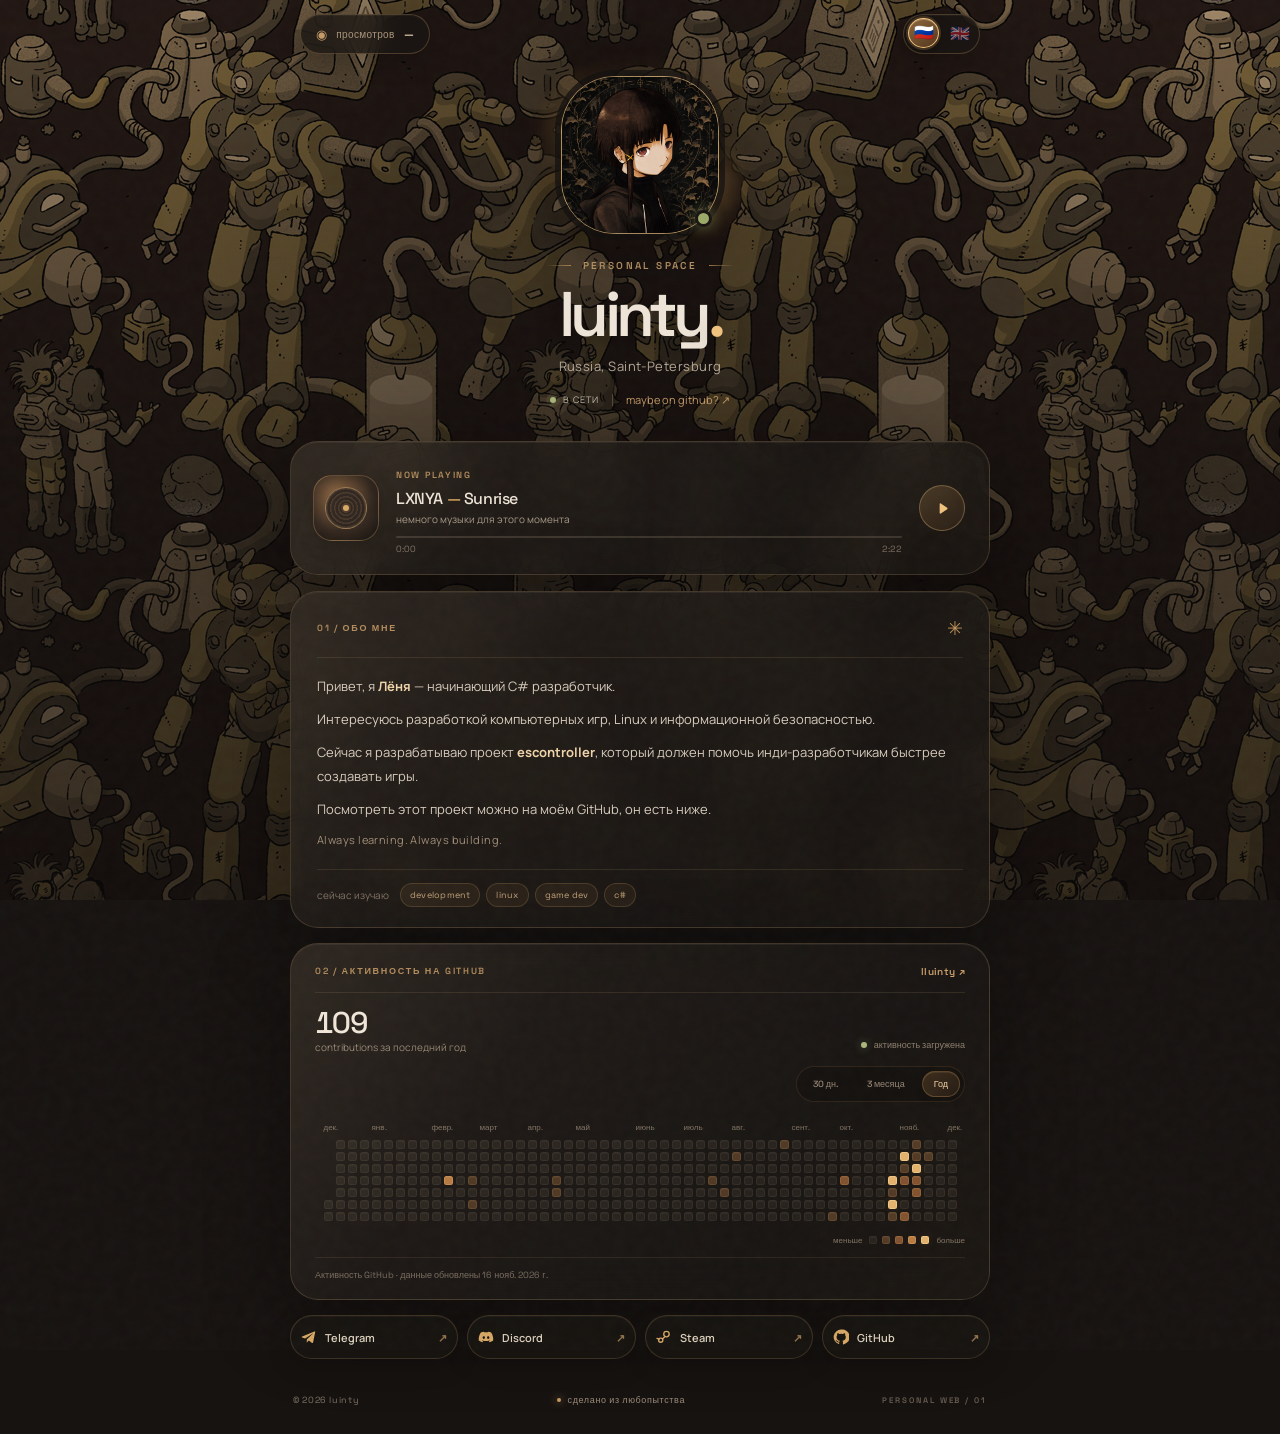
==== index.html @ 5827c426 "fix: add missing activity controls id and refresh asset URLs" ====
<!doctype html>
<html lang="ru">
<head>
  <meta charset="utf-8">
  <meta name="viewport" content="width=device-width, initial-scale=1">
  <meta name="theme-color" content="#171311">
  <meta name="description" content="luinty — начинающий C# разработчик. Personal space." id="page-description">
  <title>luinty — profile</title>
  <link rel="preconnect" href="https://fonts.googleapis.com">
  <link rel="preconnect" href="https://fonts.gstatic.com" crossorigin>
  <link href="https://fonts.googleapis.com/css2?family=Manrope:wght@400;500;600;700;800&family=Space+Grotesk:wght@400;500;600;700&display=swap" rel="stylesheet">
  <link rel="stylesheet" href="styles.css?v=20261116-fix3">
</head>
<body>
  <div class="site-tools" aria-label="Site controls">
    <div class="site-views" aria-live="polite">
      <span class="site-views-icon" aria-hidden="true">◉</span>
      <span id="site-views-label">просмотров</span>
      <strong id="site-views-count">—</strong>
    </div>
    <div class="language-switch" role="group" aria-label="Language">
      <button class="language-button is-active" type="button" data-language="ru" aria-label="Русский" aria-pressed="true" title="Русский">🇷🇺</button>
      <button class="language-button" type="button" data-language="en" aria-label="English" aria-pressed="false" title="English">🇬🇧</button>
    </div>
  </div>
  <div class="background-wash" aria-hidden="true"></div>
  <div class="grain" aria-hidden="true"></div>
  <div class="leaves" id="leaves" aria-hidden="true"></div>

  <main class="page-shell">
    <header class="profile-header reveal">
      <div class="avatar-wrap">
        <div class="avatar-aura" aria-hidden="true"></div>
        <img class="avatar" src="assets/avatar.png" alt="Аватар luinty" fetchpriority="high">
        <span class="avatar-status" title="На связи"></span>
      </div>
      <p class="eyebrow"><span class="eyebrow-line"></span> PERSONAL SPACE <span class="eyebrow-line"></span></p>
      <h1 id="profile-name">luinty<span class="name-dot">.</span></h1>
      <p class="subtitle" id="profile-subtitle">Russia, Saint-Petersburg</p>
      <div class="header-meta">
        <span class="meta-chip"><span class="pulse-dot"></span> <span id="online-label">в сети</span></span>
        <span class="meta-divider"></span>
        <a class="meta-github" href="https://github.com/lluinty" target="_blank" rel="noopener noreferrer">maybe on github? ↗</a>
      </div>
    </header>

    <section class="music-card glass-card reveal" aria-label="Музыкальный плеер" id="music-player-card">
      <div class="music-art" aria-hidden="true">
        <div class="disc"><span></span></div>
      </div>
      <div class="music-info">
        <span class="section-kicker">NOW PLAYING</span>
        <h2 id="track-title">LXNYA <span>—</span> Sunrise</h2>
        <p id="track-status">немного музыки для этого момента</p>
        <div class="track-progress"><span id="progress-fill"></span></div>
        <div class="track-times"><span id="current-time">0:00</span><span id="duration">--:--</span></div>
      </div>
      <button class="play-button" id="play-button" type="button" aria-label="Воспроизвести трек">
        <svg class="play-icon" viewBox="0 0 24 24" aria-hidden="true"><path d="M8 5.8c0-.8.9-1.3 1.6-.9l9 6.2a1.1 1.1 0 0 1 0 1.8l-9 6.2c-.7.5-1.6 0-1.6-.9V5.8Z"/></svg>
        <svg class="pause-icon" viewBox="0 0 24 24" aria-hidden="true"><path d="M7 5.5h3.5v13H7zM13.5 5.5H17v13h-3.5z"/></svg>
      </button>
      <audio id="audio" preload="metadata"></audio>
    </section>

    <section class="about-card glass-card reveal">
      <div class="card-topline">
        <span class="section-kicker" id="about-heading">01 / ОБО МНЕ</span>
        <span class="tiny-spark" aria-hidden="true">✳</span>
      </div>
      <!-- РЕДАКТИРОВАНИЕ ОПИСАНИЯ: меняй текст и HTML внутри блока ниже. -->
      <div class="about-copy" id="about-description">
        <p>Привет, я <strong>лёня</strong> — начинающий C# разработчик.</p>
        <p>Интересуюсь разработкой компьютерных игр, Linux и информационной безопасностью.</p>
        <p>Сейчас я разрабатываю проект <strong>escontroller</strong>, который должен помочь инди-разработчикам быстрее создавать игры.</p>
        <p>Посмотреть этот проект можно на моём GitHub, он есть ниже.</p>
        <p class="about-muted">Always learning. Always building.</p>
      </div>
      <div class="about-footer">
        <span id="exploring-label">сейчас изучаю</span>
        <div class="interest-tags">
          <span>development</span><span>linux</span><span>game dev</span><span>c#</span>
        </div>
      </div>
    </section>

    <section class="contributions-card glass-card reveal" aria-label="Активность GitHub">
      <div class="contributions-topline">
        <span class="section-kicker" id="activity-heading">02 / АКТИВНОСТЬ НА GITHUB</span>
        <a class="contributions-profile-link" href="https://github.com/lluinty" target="_blank" rel="noopener noreferrer">lluinty <span aria-hidden="true">↗</span></a>
      </div>
      <div class="contributions-summary">
        <div class="contributions-total-wrap">
          <strong class="contributions-total" id="contributions-total">—</strong>
          <span class="contributions-total-label" id="contributions-total-label">contributions за последний год</span>
        </div>
        <span class="contributions-status" id="contributions-status"><i></i> загрузка активности</span>
      </div>
      <div class="contributions-controls" id="activity-period-controls" role="group" aria-label="Период активности">
        <button class="contributions-range" type="button" data-range="30" aria-pressed="false">30 дн.</button>
        <button class="contributions-range" type="button" data-range="90" aria-pressed="false"><span id="range-90-label">3 месяца</span></button>
        <button class="contributions-range is-active" type="button" data-range="365" aria-pressed="true"><span id="range-365-label">Год</span></button>
      </div>
      <div class="contributions-chart-wrap" id="contributions-chart-wrap" tabindex="0" aria-label="Календарь активности GitHub">
        <div class="contributions-months" id="contributions-months" aria-hidden="true"></div>
        <div class="contributions-grid" id="contributions-grid" role="grid" aria-label="GitHub contributions calendar"></div>
      </div>
      <div class="contributions-legend">
        <span id="legend-less">меньше</span>
        <span class="contribution-cell" data-level="0" aria-hidden="true"></span>
        <span class="contribution-cell" data-level="1" aria-hidden="true"></span>
        <span class="contribution-cell" data-level="2" aria-hidden="true"></span>
        <span class="contribution-cell" data-level="3" aria-hidden="true"></span>
        <span class="contribution-cell" data-level="4" aria-hidden="true"></span>
        <span id="legend-more">больше</span>
      </div>
      <p class="contributions-footnote" id="contributions-footnote">Активность публичного профиля GitHub. Обновляется автоматически.</p>
    </section>

    <nav class="social-links reveal" aria-label="Мои ссылки">
      <a class="social-pill" href="https://t.me/luinty" target="_blank" rel="noopener noreferrer">
        <span class="social-icon telegram" aria-hidden="true"><svg viewBox="0 0 24 24"><path d="M21.4 4.2 18.2 20c-.2 1.1-.8 1.4-1.7.9l-4.7-3.5-2.3 2.2c-.3.3-.5.5-1 .5l.4-4.8 8.8-8c.4-.4-.1-.6-.6-.2L6.2 14.1l-4.6-1.4c-1-.3-1-1 .2-1.5L20 3.9c.9-.3 1.7.2 1.4.3Z"/></svg></span><span>Telegram</span><span class="pill-arrow">↗</span>
      </a>
      <a class="social-pill" href="https://discord.com/users/1482282821266575400" target="_blank" rel="noopener noreferrer">
        <span class="social-icon discord" aria-hidden="true"><svg viewBox="0 0 24 24"><path d="M19.7 5.2A18 18 0 0 0 15.3 4l-.5 1a16 16 0 0 0-5.6 0l-.5-1a18 18 0 0 0-4.4 1.2C1.5 9.3.8 13.3 1.2 17.2a18 18 0 0 0 5.4 2.7l1.2-1.9-1.9-.9.5-.4a12.8 12.8 0 0 0 11.2 0l.5.4-1.9.9 1.2 1.9a18 18 0 0 0 5.4-2.7c.5-4.6-.8-8.6-3.1-12Zm-11 9.7c-1 0-1.8-.9-1.8-2s.8-2 1.8-2 1.8.9 1.8 2-.8 2-1.8 2Zm6.6 0c-1 0-1.8-.9-1.8-2s.8-2 1.8-2 1.8.9 1.8 2-.8 2-1.8 2Z"/></svg></span><span>Discord</span><span class="pill-arrow">↗</span>
      </a>
      <a class="social-pill" href="https://steamcommunity.com/id/llampillamp" target="_blank" rel="noopener noreferrer">
        <span class="social-icon steam" aria-hidden="true"><svg viewBox="0 0 24 24"><circle cx="15.7" cy="7.6" r="4.1" fill="none" stroke="currentColor" stroke-width="2"/><circle cx="7.1" cy="16.8" r="3.1" fill="none" stroke="currentColor" stroke-width="2"/><path d="m9.8 15 3.3-3.3M4.5 15.3l-3-1.2" fill="none" stroke="currentColor" stroke-width="2" stroke-linecap="round"/></svg></span><span>Steam</span><span class="pill-arrow">↗</span>
      </a>
      <a class="social-pill" href="https://github.com/lluinty" target="_blank" rel="noopener noreferrer">
        <span class="social-icon github" aria-hidden="true"><svg viewBox="0 0 24 24"><path d="M12 .9a11.1 11.1 0 0 0-3.5 21.6c.6.1.8-.2.8-.5v-2c-3.1.7-3.8-1.3-3.8-1.3-.5-1.3-1.2-1.6-1.2-1.6-1-.7.1-.7.1-.7 1.1.1 1.7 1.1 1.7 1.1 1 .1.8 2.3 3.6 1.6.1-.7.4-1.2.7-1.5-2.5-.3-5.1-1.3-5.1-5.5 0-1.2.4-2.1 1.1-2.9-.1-.3-.5-1.4.1-2.9 0 0 .9-.3 3 1.1a10.4 10.4 0 0 1 5.5 0c2.1-1.4 3-1.1 3-1.1.6 1.5.2 2.6.1 2.9.7.8 1.1 1.7 1.1 2.9 0 4.2-2.6 5.2-5.1 5.5.4.3.8 1 .8 2v3c0 .3.2.6.8.5A11.1 11.1 0 0 0 12 .9Z"/></svg></span><span>GitHub</span><span class="pill-arrow">↗</span>
      </a>
    </nav>

    <footer class="page-footer reveal">
      <span>© <span id="year"></span> luinty</span>
      <span class="footer-center"><i></i> <span id="footer-tagline">сделано из любопытства</span></span>
      <span class="footer-version">PERSONAL WEB / 01</span>
    </footer>
  </main>

  <script src="script.js?v=20261116-fix3" defer></script>
</body>
</html>
---- styles.css ----
:root {
  color-scheme: dark;
  --bg: #171311;
  --panel: rgba(24, 21, 19, .76);
  --panel-strong: rgba(20, 18, 17, .88);
  --line: rgba(221, 177, 113, .16);
  --text: #eee5d8;
  --muted: #a79a89;
  --soft: #766a5d;
  --gold: #d5a45f;
  --gold-bright: #f0c27e;
  --gold-dim: #8f653c;
  --radius-xl: 28px;
  --radius-lg: 21px;
  --shadow: 0 24px 80px rgba(0, 0, 0, .34);
}

* { box-sizing: border-box; }
html { min-height: 100%; scroll-behavior: smooth; }
body {
  min-height: 100vh;
  margin: 0;
  overflow-x: hidden;
  background: var(--bg);
  color: var(--text);
  font-family: 'Manrope', sans-serif;
  -webkit-font-smoothing: antialiased;
}

/* Фон повторяется как тайл. Сдвиг ровно на ширину изображения сохраняет бесшовный цикл. */
body::before {
  content: '';
  position: fixed;
  z-index: -3;
  inset: 0;
  background-image: url('assets/background-tile.jpg');
  background-repeat: repeat;
  background-size: 512px 512px;
  animation: background-drift 72s linear infinite;
  will-change: background-position;
}
.background-wash {
  position: fixed;
  inset: 0;
  z-index: -2;
  pointer-events: none;
  background:
    radial-gradient(ellipse at 50% 8%, rgba(12, 10, 9, .34), transparent 54%),
    linear-gradient(180deg, rgba(12, 10, 9, .32), rgba(13, 11, 10, .65) 54%, rgba(12, 10, 9, .74));
}
.grain {
  position: fixed;
  inset: -50%;
  z-index: 4;
  pointer-events: none;
  opacity: .105;
  background-image: url("data:image/svg+xml,%3Csvg viewBox='0 0 180 180' xmlns='http://www.w3.org/2000/svg'%3E%3Cfilter id='n'%3E%3CfeTurbulence type='fractalNoise' baseFrequency='.92' numOctaves='3' stitchTiles='stitch'/%3E%3C/filter%3E%3Crect width='100%25' height='100%25' filter='url(%23n)' opacity='.25'/%3E%3C/svg%3E");
  animation: grain-shift .24s steps(2) infinite;
}

.page-shell {
  width: min(100% - 40px, 700px);
  margin: 0 auto;
  padding: 62px 0 28px;
  position: relative;
  z-index: 2;
}
.profile-header { text-align: center; margin-bottom: 34px; }
.avatar-wrap {
  width: 158px;
  height: 158px;
  position: relative;
  margin: 0 auto 25px;
  isolation: isolate;
  animation: avatar-float 6s ease-in-out infinite;
}
.avatar-aura {
  position: absolute;
  z-index: -1;
  inset: -13px;
  border-radius: 37%;
  background: conic-gradient(from 20deg, transparent 0 17%, rgba(218, 166, 96, .72) 25%, transparent 36% 62%, rgba(218, 166, 96, .34) 75%, transparent 88%);
  filter: blur(13px);
  opacity: .68;
  animation: aura-spin 16s linear infinite;
}
.avatar {
  display: block;
  width: 100%; height: 100%;
  object-fit: cover;
  border-radius: 34%;
  border: 1px solid rgba(247, 205, 137, .63);
  box-shadow: 0 0 0 6px rgba(19, 16, 14, .72), 0 12px 45px rgba(0, 0, 0, .55), 0 0 30px rgba(197, 138, 65, .17);
}
.avatar-status {
  position: absolute;
  right: 7px; bottom: 7px;
  width: 17px; height: 17px;
  border-radius: 50%;
  background: #9baa68;
  border: 3px solid #1a1512;
  box-shadow: 0 0 14px rgba(164, 192, 112, .5);
}
.eyebrow, .section-kicker, .footer-version {
  font-family: 'Space Grotesk', sans-serif;
  font-size: 10px;
  font-weight: 600;
  letter-spacing: .24em;
}
.eyebrow { color: #c09a69; display: flex; align-items: center; justify-content: center; gap: 12px; margin: 0 0 9px; }
.eyebrow-line { width: 25px; height: 1px; background: linear-gradient(90deg, transparent, rgba(211, 164, 95, .7)); }
.eyebrow-line:last-child { transform: rotate(180deg); }
h1 {
  margin: 0;
  font-family: 'Space Grotesk', sans-serif;
  font-size: clamp(44px, 8vw, 63px);
  line-height: 1.05;
  font-weight: 600;
  letter-spacing: -.075em;
  text-shadow: 0 4px 25px rgba(0, 0, 0, .45);
}
.name-dot { color: var(--gold-bright); }
.subtitle { margin: 10px 0 17px; color: #b4a797; font-size: 13px; letter-spacing: .035em; }
.header-meta { display: flex; align-items: center; justify-content: center; gap: 13px; color: var(--muted); font-size: 11px; }
.meta-chip { display: inline-flex; align-items: center; gap: 7px; color: #c4bdab; text-transform: uppercase; letter-spacing: .12em; font-size: 9px; }
.pulse-dot { width: 6px; height: 6px; border-radius: 50%; background: #a9b77c; box-shadow: 0 0 0 4px rgba(169, 183, 124, .11); animation: pulse 2.2s ease-in-out infinite; }
.meta-divider { width: 1px; height: 12px; background: rgba(222, 195, 158, .25); }

.glass-card {
  position: relative;
  overflow: hidden;
  background: linear-gradient(135deg, rgba(39, 33, 28, .82), rgba(20, 18, 17, .77));
  border: 1px solid rgba(222, 184, 130, .2);
  border-radius: var(--radius-xl);
  box-shadow: var(--shadow), inset 0 1px 0 rgba(255, 238, 209, .055);
  backdrop-filter: blur(19px) saturate(115%);
  -webkit-backdrop-filter: blur(19px) saturate(115%);
}
.glass-card::before {
  content: '';
  position: absolute;
  inset: 0;
  pointer-events: none;
  border-radius: inherit;
  background: linear-gradient(125deg, rgba(255, 226, 184, .055), transparent 32%, transparent 72%, rgba(190, 135, 70, .045));
}
.music-card {
  display: grid;
  grid-template-columns: 66px minmax(0, 1fr) 48px;
  align-items: center;
  gap: 17px;
  padding: 19px 22px;
  margin-bottom: 16px;
  min-height: 126px;
  transition: border-color .35s, transform .35s, box-shadow .35s;
}
.music-card:hover, .about-card:hover { border-color: rgba(231, 183, 116, .35); box-shadow: 0 28px 90px rgba(0, 0, 0, .4), 0 0 35px rgba(176, 123, 61, .07), inset 0 1px 0 rgba(255, 238, 209, .06); }
.music-art { width: 66px; height: 66px; display: grid; place-items: center; border-radius: 19px; background: radial-gradient(circle at 35% 30%, #8c6340, #34271e 57%, #1c1714); border: 1px solid rgba(222, 174, 107, .26); box-shadow: inset 0 0 18px rgba(0, 0, 0, .42), 0 7px 18px rgba(0, 0, 0, .2); }
.disc { width: 42px; height: 42px; border-radius: 50%; border: 1px solid rgba(241, 196, 126, .48); background: repeating-radial-gradient(circle, #28201b 0 2px, #443226 3px 4px); display: grid; place-items: center; animation: disc-spin 8s linear infinite; animation-play-state: paused; }
.music-card.is-playing .disc { animation-play-state: running; }
.disc span { width: 10px; height: 10px; border-radius: 50%; background: #d6a765; border: 2px solid #4a3524; }
.music-info { min-width: 0; }
.section-kicker { color: #b18a5a; font-size: 9px; letter-spacing: .19em; }
.music-info h2 { font-family: 'Space Grotesk', sans-serif; font-weight: 500; font-size: 16px; margin: 5px 0 3px; letter-spacing: -.025em; }
.music-info h2 span { color: var(--gold); }
.music-info p { color: var(--muted); font-size: 10px; margin: 0 0 10px; min-height: 14px; }
.track-progress { width: 100%; height: 2px; background: rgba(225, 204, 174, .16); overflow: hidden; border-radius: 5px; }
.track-progress span { display: block; height: 100%; width: 0; background: linear-gradient(90deg, #a87946, #f0c27e); border-radius: inherit; transition: width .15s linear; }
.track-times { display: flex; justify-content: space-between; margin-top: 5px; color: #807467; font: 9px 'Space Grotesk', sans-serif; font-variant-numeric: tabular-nums; }
.play-button { width: 46px; height: 46px; display: grid; place-items: center; border: 1px solid rgba(229, 185, 123, .35); border-radius: 50%; background: linear-gradient(145deg, rgba(207, 158, 92, .22), rgba(91, 61, 35, .22)); color: #f1c47f; cursor: pointer; transition: transform .25s, background .25s, box-shadow .25s; }
.play-button:hover { transform: scale(1.08); background: rgba(207, 158, 92, .3); box-shadow: 0 0 23px rgba(211, 157, 83, .18); }
.play-button:active { transform: scale(.96); }
.play-button svg { width: 17px; height: 17px; fill: currentColor; }
.pause-icon { display: none; }
.is-playing .pause-icon { display: block; }
.is-playing .play-icon { display: none; }

.about-card { padding: 23px 26px 20px; margin-bottom: 15px; transition: border-color .35s, box-shadow .35s; }
.card-topline { display: flex; align-items: center; justify-content: space-between; padding-bottom: 16px; border-bottom: 1px solid rgba(222, 184, 130, .12); }
.tiny-spark { color: #bf9158; font-size: 19px; animation: spark-turn 12s linear infinite; }
.about-copy { padding: 16px 0 18px; color: #d8cdbf; font-size: 13px; line-height: 1.85; }
.about-copy p { margin: 0 0 9px; }
.about-copy p:last-child { margin-bottom: 0; }
.about-copy strong { color: #f0d4aa; font-weight: 700; }
.about-copy a { color: var(--gold-bright); text-decoration-color: rgba(240, 194, 126, .45); text-underline-offset: 3px; }
.about-muted { color: #a18e79; font-size: 11px; letter-spacing: .04em; }
.about-footer { display: flex; align-items: center; flex-wrap: wrap; gap: 11px; padding-top: 13px; border-top: 1px solid rgba(222, 184, 130, .12); color: #817365; font-size: 10px; }
.interest-tags { display: flex; flex-wrap: wrap; gap: 6px; }
.interest-tags span { padding: 5px 9px; border-radius: 999px; border: 1px solid rgba(213, 164, 95, .2); background: rgba(213, 164, 95, .075); color: #c4a37b; font: 9px 'Space Grotesk', sans-serif; letter-spacing: .025em; }

.social-links { display: grid; grid-template-columns: repeat(4, minmax(0, 1fr)); gap: 9px; margin-bottom: 35px; }
.social-pill {
  min-width: 0;
  display: flex;
  align-items: center;
  justify-content: center;
  gap: 8px;
  padding: 13px 10px;
  color: #ddd0bd;
  text-decoration: none;
  font-size: 11px;
  font-weight: 600;
  border-radius: 999px;
  border: 1px solid rgba(221, 177, 113, .19);
  background: rgba(26, 22, 19, .73);
  box-shadow: 0 8px 25px rgba(0, 0, 0, .19), inset 0 1px 0 rgba(255, 236, 207, .035);
  backdrop-filter: blur(14px);
  transition: transform .3s cubic-bezier(.2,.8,.2,1), color .3s, border-color .3s, background .3s, box-shadow .3s;
}
.social-pill:hover { transform: translateY(-4px); color: #fff0d8; border-color: rgba(234, 186, 119, .48); background: rgba(75, 54, 34, .78); box-shadow: 0 14px 30px rgba(0, 0, 0, .29), 0 0 18px rgba(207, 151, 79, .08); }
.social-icon { display: grid; place-items: center; width: 16px; height: 16px; flex: 0 0 16px; color: #d6a765; }
.social-icon svg { display: block; width: 16px; height: 16px; fill: currentColor; }
.pill-arrow { color: #92734e; font-size: 11px; margin-left: auto; transition: transform .3s; }
.social-pill:hover .pill-arrow { transform: translate(2px, -2px); color: #efc27f; }

.page-footer { display: flex; align-items: center; justify-content: space-between; gap: 10px; padding: 0 3px; color: #817466; font: 9px 'Space Grotesk', sans-serif; letter-spacing: .07em; }
.footer-center { display: inline-flex; align-items: center; gap: 7px; color: #9b8a78; }
.footer-center i { width: 4px; height: 4px; border-radius: 50%; background: #c59a62; box-shadow: 0 0 8px #c59a62; }
.footer-version { color: #685c50; font-size: 8px; }

/* Листья остаются декоративными и не перехватывают клики. */
.leaves { position: fixed; inset: 0; z-index: 1; overflow: hidden; pointer-events: none; }
.leaf { position: absolute; top: -34px; left: var(--left); width: var(--size); height: calc(var(--size) * 1.45); opacity: var(--opacity); animation: leaf-fall var(--duration) linear var(--delay) infinite; transform-origin: center; }
.leaf::before { content: ''; position: absolute; inset: 0; border-radius: 2px 90% 2px 90%; background: linear-gradient(135deg, #d9a45f, #93603b 75%); box-shadow: inset 1px 0 rgba(255, 224, 165, .25); transform: rotate(35deg); }
.leaf::after { content: ''; position: absolute; top: 12%; left: 49%; width: 1px; height: 80%; background: rgba(61, 39, 25, .52); transform: rotate(35deg); }

.reveal { opacity: 0; transform: translateY(19px); transition: opacity .8s ease, transform .8s cubic-bezier(.2,.75,.25,1); }
.reveal.visible { opacity: 1; transform: translateY(0); }
.profile-header.reveal { transition-delay: .05s; }
.music-card.reveal { transition-delay: .13s; }
.about-card.reveal { transition-delay: .21s; }
.social-links.reveal { transition-delay: .28s; }
.page-footer.reveal { transition-delay: .34s; }

@keyframes background-drift { from { background-position: 0 0; } to { background-position: 512px 0; } }
@keyframes avatar-float { 0%, 100% { transform: translateY(0) rotate(-1deg); } 50% { transform: translateY(-8px) rotate(1deg); } }
@keyframes aura-spin { to { transform: rotate(360deg); } }
@keyframes pulse { 50% { box-shadow: 0 0 0 7px rgba(169, 183, 124, 0); } }
@keyframes disc-spin { to { transform: rotate(360deg); } }
@keyframes spark-turn { to { transform: rotate(360deg); } }
@keyframes grain-shift { 0% { transform: translate(0,0); } 25% { transform: translate(2%,-1%); } 50% { transform: translate(-1%,2%); } 75% { transform: translate(1%,1%); } 100% { transform: translate(-2%,-1%); } }
@keyframes leaf-fall {
  0% { transform: translate3d(0, -7vh, 0) rotate(0deg); }
  25% { transform: translate3d(var(--sway), 24vh, 0) rotate(100deg); }
  50% { transform: translate3d(calc(var(--sway) * -.65), 52vh, 0) rotate(215deg); }
  75% { transform: translate3d(var(--sway), 79vh, 0) rotate(305deg); }
  100% { transform: translate3d(0, 112vh, 0) rotate(420deg); }
}

@media (max-width: 560px) {
  .page-shell { width: min(100% - 28px, 480px); padding-top: 43px; }
  .avatar-wrap { width: 137px; height: 137px; margin-bottom: 22px; }
  .profile-header { margin-bottom: 27px; }
  .subtitle { font-size: 11px; }
  .music-card { grid-template-columns: 54px minmax(0, 1fr) 42px; gap: 12px; padding: 16px; min-height: 112px; border-radius: 23px; }
  .music-art { width: 54px; height: 54px; border-radius: 16px; }
  .disc { width: 36px; height: 36px; }
  .music-info h2 { font-size: 14px; }
  .music-info p { font-size: 9px; }
  .play-button { width: 41px; height: 41px; }
  .about-card { padding: 20px 19px 17px; border-radius: 23px; }
  .about-copy { font-size: 12px; line-height: 1.8; }
  .social-links { grid-template-columns: repeat(2, minmax(0, 1fr)); gap: 8px; margin-bottom: 27px; }
  .social-pill { justify-content: flex-start; padding: 12px 14px; }
  .footer-version { display: none; }
}
@media (max-width: 360px) {
  .page-shell { width: calc(100% - 22px); }
  .music-card { grid-template-columns: 46px minmax(0,1fr) 38px; gap: 9px; padding: 13px; }
  .music-art { width: 46px; height: 46px; }
  .disc { width: 31px; height: 31px; }
  .play-button { width: 37px; height: 37px; }
  .header-meta { font-size: 10px; }
}
@media (prefers-reduced-motion: reduce) {
  *, *::before, *::after { scroll-behavior: auto !important; animation-duration: .01ms !important; animation-iteration-count: 1 !important; transition-duration: .01ms !important; }
  .reveal { opacity: 1; transform: none; }
}

/* GitHub contributions — теплая янтарная шкала вместо стандартных зеленых цветов. */
.meta-github {
  color: #c49a67;
  text-decoration: none;
  transition: color .25s, text-shadow .25s;
}
.meta-github:hover { color: #f0c27e; text-shadow: 0 0 14px rgba(224, 167, 91, .3); }
.contributions-card {
  padding: 21px 24px 17px;
  margin-bottom: 15px;
  transition: border-color .35s, box-shadow .35s, transform .35s;
}
.contributions-card:hover {
  border-color: rgba(231, 183, 116, .34);
  box-shadow: 0 28px 90px rgba(0, 0, 0, .4), 0 0 35px rgba(176, 123, 61, .07), inset 0 1px 0 rgba(255, 238, 209, .06);
}
.contributions-topline {
  display: flex;
  align-items: center;
  justify-content: space-between;
  gap: 12px;
  padding-bottom: 14px;
  border-bottom: 1px solid rgba(222, 184, 130, .12);
}
.contributions-profile-link {
  color: #d0a16a;
  font: 600 10px 'Space Grotesk', sans-serif;
  letter-spacing: .035em;
  text-decoration: none;
  transition: color .25s, transform .25s;
}
.contributions-profile-link span { display: inline-block; transition: transform .25s; }
.contributions-profile-link:hover { color: #ffe0b2; }
.contributions-profile-link:hover span { transform: translate(2px, -2px); }
.contributions-summary {
  min-height: 67px;
  display: flex;
  align-items: flex-end;
  justify-content: space-between;
  gap: 12px;
  padding: 15px 0 12px;
}
.contributions-total-wrap { display: flex; flex-direction: column; gap: 2px; }
.contributions-total {
  color: #f0e6d9;
  font: 500 30px/1 'Space Grotesk', sans-serif;
  letter-spacing: -.055em;
  font-variant-numeric: tabular-nums;
}
.contributions-total-label { color: #948675; font-size: 10px; }
.contributions-status {
  display: inline-flex;
  align-items: center;
  gap: 7px;
  padding-bottom: 3px;
  color: #8e806f;
  font: 9px 'Space Grotesk', sans-serif;
  white-space: nowrap;
}
.contributions-status i {
  width: 6px;
  height: 6px;
  flex: 0 0 6px;
  border-radius: 50%;
  background: #a9b77c;
  box-shadow: 0 0 9px rgba(169, 183, 124, .45);
}
.contributions-status.is-error i { background: #bd7959; box-shadow: 0 0 9px rgba(189, 121, 89, .4); }
.contributions-controls {
  display: flex;
  align-items: center;
  gap: 5px;
  width: fit-content;
  padding: 4px;
  margin: 0 0 13px auto;
  border: 1px solid rgba(213, 164, 95, .13);
  border-radius: 999px;
  background: rgba(12, 10, 9, .27);
}
.contributions-range {
  appearance: none;
  border: 1px solid transparent;
  border-radius: 999px;
  padding: 6px 11px;
  background: transparent;
  color: #958675;
  font: 500 9px 'Space Grotesk', sans-serif;
  cursor: pointer;
  transition: color .25s, background .25s, border-color .25s, box-shadow .25s, transform .25s;
}
.contributions-range:hover { color: #ead1ad; }
.contributions-range:focus-visible { outline: 2px solid rgba(231, 183, 116, .68); outline-offset: 2px; }
.contributions-range.is-active {
  color: #f4d6a9;
  border-color: rgba(225, 174, 103, .25);
  background: linear-gradient(135deg, rgba(188, 131, 64, .24), rgba(93, 63, 39, .24));
  box-shadow: inset 0 1px 0 rgba(255, 231, 190, .08), 0 2px 10px rgba(0, 0, 0, .15);
}
.contributions-range:active { transform: scale(.96); }
.contributions-chart-wrap {
  overflow-x: auto;
  overflow-y: hidden;
  scrollbar-width: thin;
  scrollbar-color: rgba(190, 145, 87, .38) transparent;
  padding: 7px 0 9px;
  outline: none;
}
.contributions-chart-wrap:focus-visible { outline: 1px solid rgba(231, 183, 116, .55); outline-offset: 3px; border-radius: 8px; }
.contributions-months,
.contributions-grid {
  display: grid;
  grid-auto-flow: column;
  grid-auto-columns: 9px;
  column-gap: 3px;
  width: max-content;
  margin-inline: auto;
}
.contributions-months {
  min-height: 13px;
  grid-template-rows: 1fr;
  margin-bottom: 5px;
  color: #817464;
  font: 8px 'Space Grotesk', sans-serif;
}
.contributions-months span { white-space: nowrap; }
.contributions-grid {
  grid-template-rows: repeat(7, 9px);
  row-gap: 3px;
  justify-content: center;
}
.contribution-cell {
  display: block;
  width: 9px;
  height: 9px;
  border: 1px solid rgba(245, 213, 171, .055);
  border-radius: 2.5px;
  background: rgba(216, 195, 166, .075);
  box-shadow: inset 0 1px 0 rgba(255, 238, 209, .035);
  transition: transform .18s ease, border-color .18s ease, box-shadow .18s ease;
}
.contributions-grid .contribution-cell:hover {
  z-index: 1;
  transform: scale(1.5);
  border-color: rgba(255, 224, 174, .75);
  box-shadow: 0 0 12px rgba(224, 167, 91, .35);
}
.contribution-cell[data-level="0"] { background: rgba(216, 195, 166, .075); }
.contribution-cell[data-level="1"] { background: #503925; border-color: rgba(176, 128, 77, .2); }
.contribution-cell[data-level="2"] { background: #80512f; border-color: rgba(205, 149, 86, .24); }
.contribution-cell[data-level="3"] { background: #b77b42; border-color: rgba(232, 177, 109, .32); }
.contribution-cell[data-level="4"] { background: #e4b36e; border-color: rgba(255, 218, 160, .48); box-shadow: 0 0 8px rgba(214, 159, 89, .14); }
.contributions-legend {
  display: flex;
  align-items: center;
  justify-content: flex-end;
  gap: 5px;
  margin-top: 5px;
  color: #827565;
  font: 8px 'Space Grotesk', sans-serif;
}
.contributions-legend .contribution-cell { width: 8px; height: 8px; border-radius: 2px; }
.contributions-legend > span:first-child { margin-right: 2px; }
.contributions-legend > span:last-child { margin-left: 2px; }
.contributions-footnote {
  margin: 12px 0 0;
  padding-top: 10px;
  border-top: 1px solid rgba(222, 184, 130, .1);
  color: #796d60;
  font: 9px/1.6 'Space Grotesk', sans-serif;
}
.contributions-card.reveal { transition-delay: .27s; }
.social-links.reveal { transition-delay: .34s; }
.page-footer.reveal { transition-delay: .4s; }

@media (max-width: 560px) {
  .contributions-card { padding: 19px 17px 15px; border-radius: 23px; }
  .contributions-summary { min-height: 62px; }
  .contributions-total { font-size: 27px; }
  .contributions-total-label { font-size: 9px; }
  .contributions-status { font-size: 8px; }
  .contributions-range { padding: 6px 9px; font-size: 8px; }
  .contributions-months, .contributions-grid { grid-auto-columns: 8px; column-gap: 3px; }
  .contributions-grid { grid-template-rows: repeat(7, 8px); row-gap: 3px; }
  .contribution-cell { width: 8px; height: 8px; }
  .contributions-legend .contribution-cell { width: 8px; height: 8px; }
  .meta-github { font-size: 10px; }
}
@media (max-width: 390px) {
  .header-meta { flex-wrap: wrap; gap: 9px; }
  .contributions-summary { align-items: flex-start; flex-direction: column; gap: 7px; }
  .contributions-status { padding-bottom: 0; }
  .contributions-controls { margin-top: 3px; }
}

/* Keep the month captions exactly aligned with contribution week columns. */
.contributions-months { grid-template-columns: repeat(var(--week-count), 9px); grid-auto-columns: unset; }
.contributions-grid { grid-template-columns: repeat(var(--week-count), 9px); grid-auto-columns: unset; }
@media (max-width: 560px) {
  .contributions-months { grid-template-columns: repeat(var(--week-count), 8px); }
  .contributions-grid { grid-template-columns: repeat(var(--week-count), 8px); }
}


/* Compact top-corner controls. */
.site-tools {
  position: absolute;
  z-index: 6;
  top: 18px;
  left: 50%;
  width: min(calc(100% - 40px), 700px);
  transform: translateX(-50%);
  display: flex;
  align-items: center;
  justify-content: space-between;
  pointer-events: none;
}
.site-views, .language-switch {
  pointer-events: auto;
  display: inline-flex;
  align-items: center;
  min-height: 34px;
  border: 1px solid rgba(221, 177, 113, .19);
  border-radius: 999px;
  background: rgba(26, 22, 19, .76);
  box-shadow: 0 8px 25px rgba(0, 0, 0, .2), inset 0 1px 0 rgba(255, 236, 207, .04);
  backdrop-filter: blur(14px);
  -webkit-backdrop-filter: blur(14px);
}
.site-views {
  gap: 7px;
  padding: 0 11px;
  color: #a9957c;
  font: 9px 'Space Grotesk', sans-serif;
  letter-spacing: .035em;
}
.site-views-icon { color: #c49a67; font-size: 11px; }
.site-views strong {
  color: #ead3b1;
  font-size: 10px;
  font-weight: 600;
  font-variant-numeric: tabular-nums;
}
.language-switch { gap: 3px; padding: 3px; }
.language-button {
  appearance: none;
  display: grid;
  place-items: center;
  width: 27px;
  height: 26px;
  padding: 0;
  border: 1px solid transparent;
  border-radius: 50%;
  background: transparent;
  opacity: .62;
  font-size: 14px;
  line-height: 1;
  cursor: pointer;
  transition: opacity .2s, background .2s, border-color .2s, transform .2s, box-shadow .2s;
}
.language-button:hover { opacity: 1; transform: translateY(-1px); }
.language-button:focus-visible { outline: 2px solid rgba(231, 183, 116, .7); outline-offset: 2px; }
.language-button.is-active {
  opacity: 1;
  border-color: rgba(225, 174, 103, .25);
  background: linear-gradient(135deg, rgba(188, 131, 64, .24), rgba(93, 63, 39, .24));
  box-shadow: inset 0 1px 0 rgba(255, 231, 190, .08), 0 2px 10px rgba(0, 0, 0, .15);
}
@media (max-width: 560px) {
  .site-tools { top: 12px; width: calc(100% - 28px); }
  .site-views, .language-switch { min-height: 31px; }
  .site-views { padding: 0 9px; gap: 5px; font-size: 8px; }
  .language-switch { padding: 2px; }
  .language-button { width: 25px; height: 25px; font-size: 13px; }
  .page-shell { padding-top: 67px; }
}


/* Reserve space for the top utility bar so it never overlaps the profile header. */
.page-shell { padding-top: 76px; }
.site-tools { position: fixed; top: 14px; width: min(calc(100% - 40px), 680px); }
@media (max-width: 560px) {
  .page-shell { padding-top: 70px; }
  .site-tools { top: 10px; width: calc(100% - 28px); }
}


/* Slightly larger top controls and a clearer selected language state. */
.site-views, .language-switch {
  min-height: 40px;
  border-color: rgba(221, 177, 113, .25);
}
.site-views {
  gap: 9px;
  padding: 0 15px;
  font-size: 10px;
}
.site-views-icon { font-size: 13px; }
.site-views strong { font-size: 11px; }
.language-switch { gap: 5px; padding: 4px; }
.language-button {
  width: 31px;
  height: 30px;
  font-size: 16px;
}
.language-button[aria-pressed="true"],
.language-button.is-active {
  opacity: 1;
  border-color: rgba(238, 190, 119, .72);
  background: linear-gradient(145deg, rgba(214, 158, 89, .42), rgba(117, 78, 43, .38));
  box-shadow:
    inset 0 1px 0 rgba(255, 239, 210, .22),
    0 0 0 2px rgba(214, 158, 89, .12),
    0 3px 12px rgba(0, 0, 0, .24);
}
.language-button:not([aria-pressed="true"]) { opacity: .58; }
.language-button:not([aria-pressed="true"]):hover { opacity: .95; }
@media (max-width: 560px) {
  .site-views, .language-switch { min-height: 36px; }
  .site-views { padding: 0 12px; gap: 7px; font-size: 9px; }
  .language-switch { padding: 3px; gap: 4px; }
  .language-button { width: 28px; height: 28px; font-size: 15px; }
}


/* Make the selected language unmistakable after every switch. */
.language-button.is-selected,
.language-button.is-active,
.language-button[aria-pressed="true"] {
  opacity: 1 !important;
  border: 1px solid rgba(255, 205, 132, .95) !important;
  background: linear-gradient(145deg, rgba(224, 164, 91, .58), rgba(133, 87, 45, .55)) !important;
  box-shadow: inset 0 1px 0 rgba(255, 242, 218, .28), 0 0 0 2px rgba(224, 164, 91, .22), 0 3px 14px rgba(0, 0, 0, .3) !important;
  transform: translateY(-1px);
}
.language-button:not(.is-selected):not(.is-active):not([aria-pressed="true"]) {
  opacity: .48;
  background: transparent;
  box-shadow: none;
}
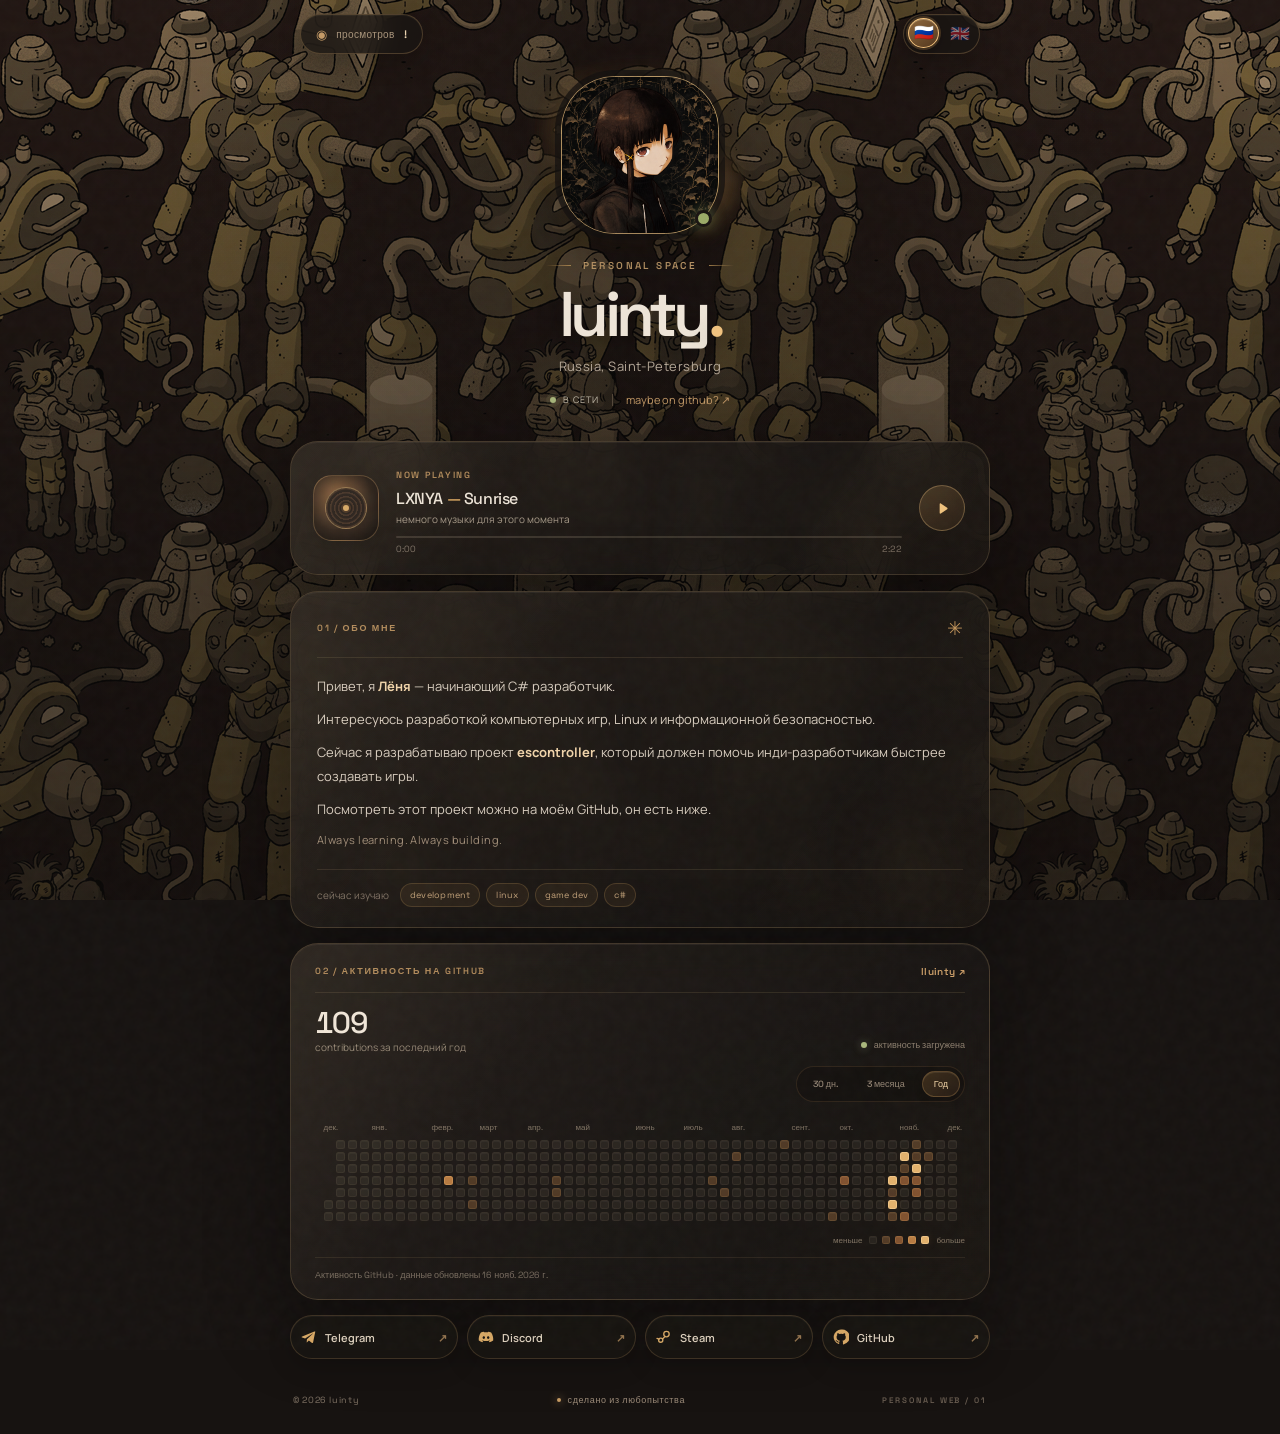
==== commit e205d2f5: "Bust cache for updated view counter script" ====
--- a/index.html
+++ b/index.html
@@ -138,6 +138,6 @@
     </footer>
   </main>
 
-  <script src="script.js?v=20261116-fix3" defer></script>
+  <script src="script.js?v=20261116-views-fix1" defer></script>
 </body>
 </html>
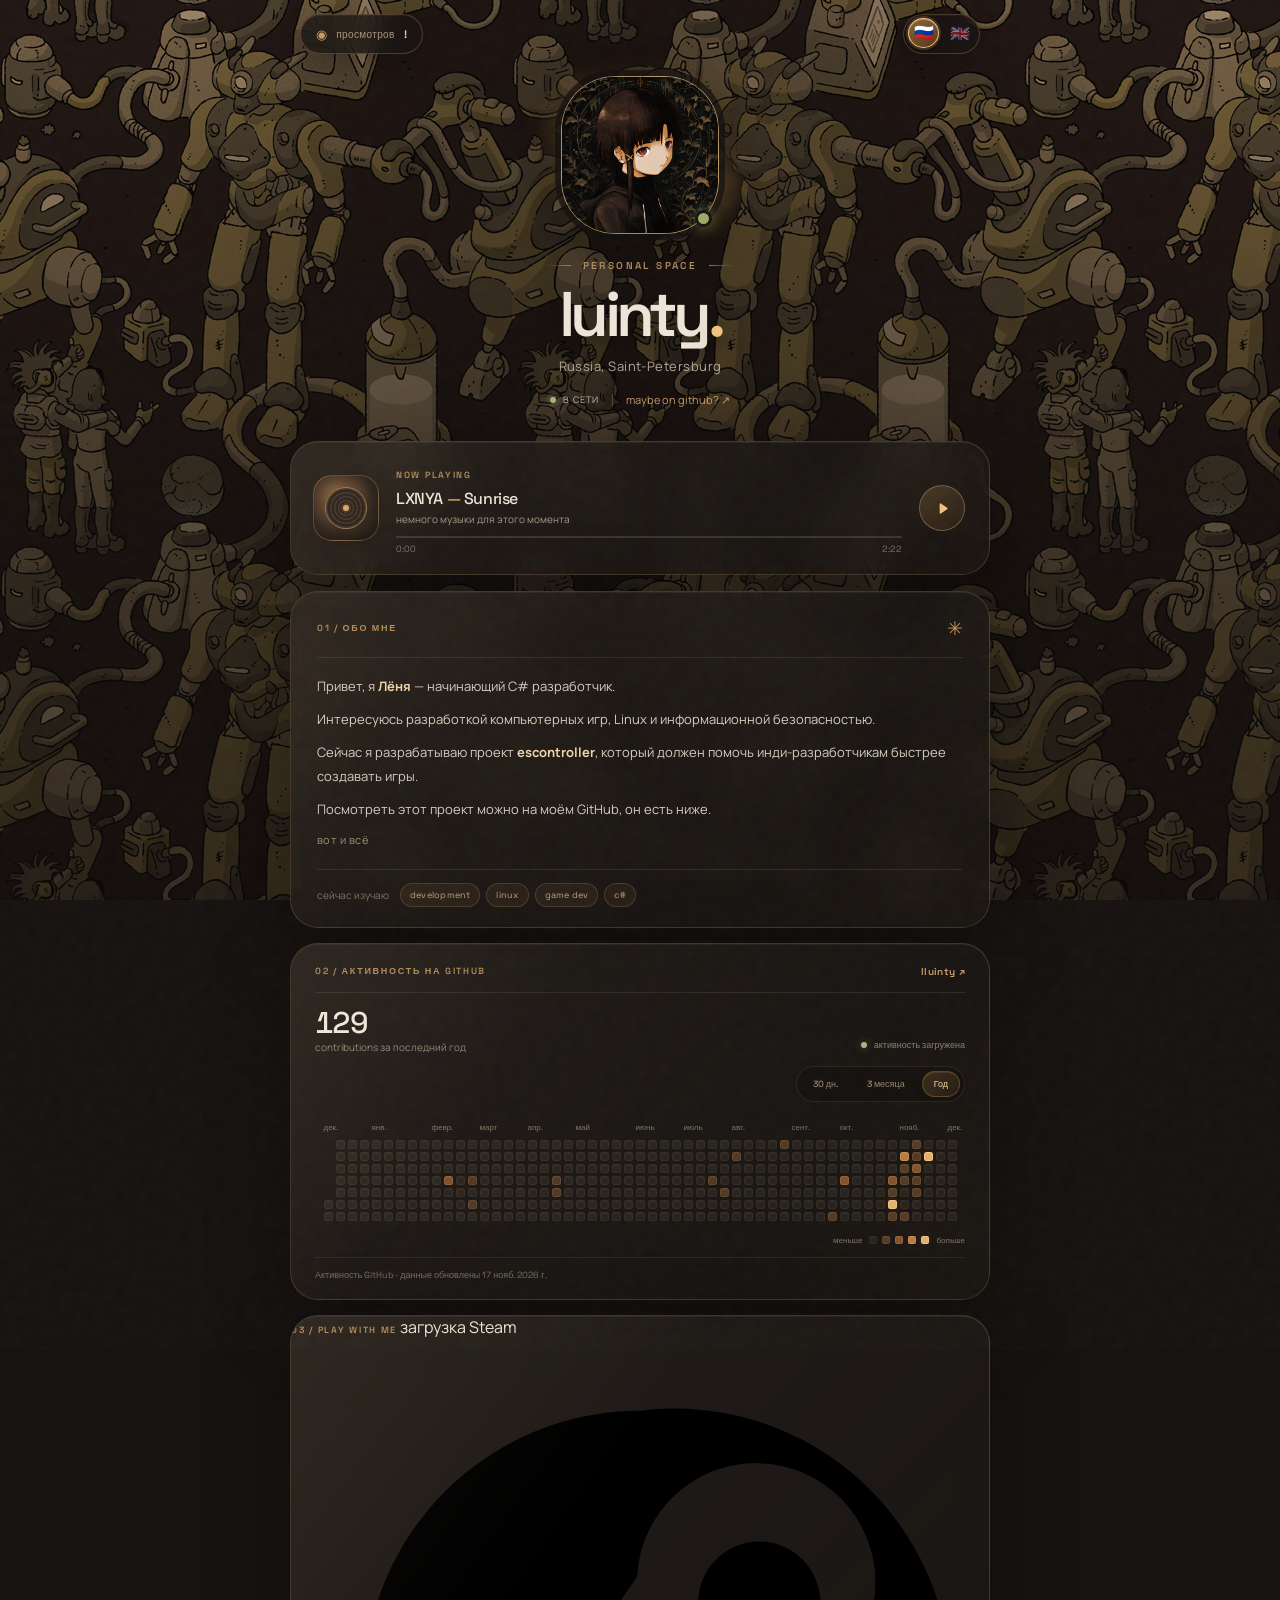
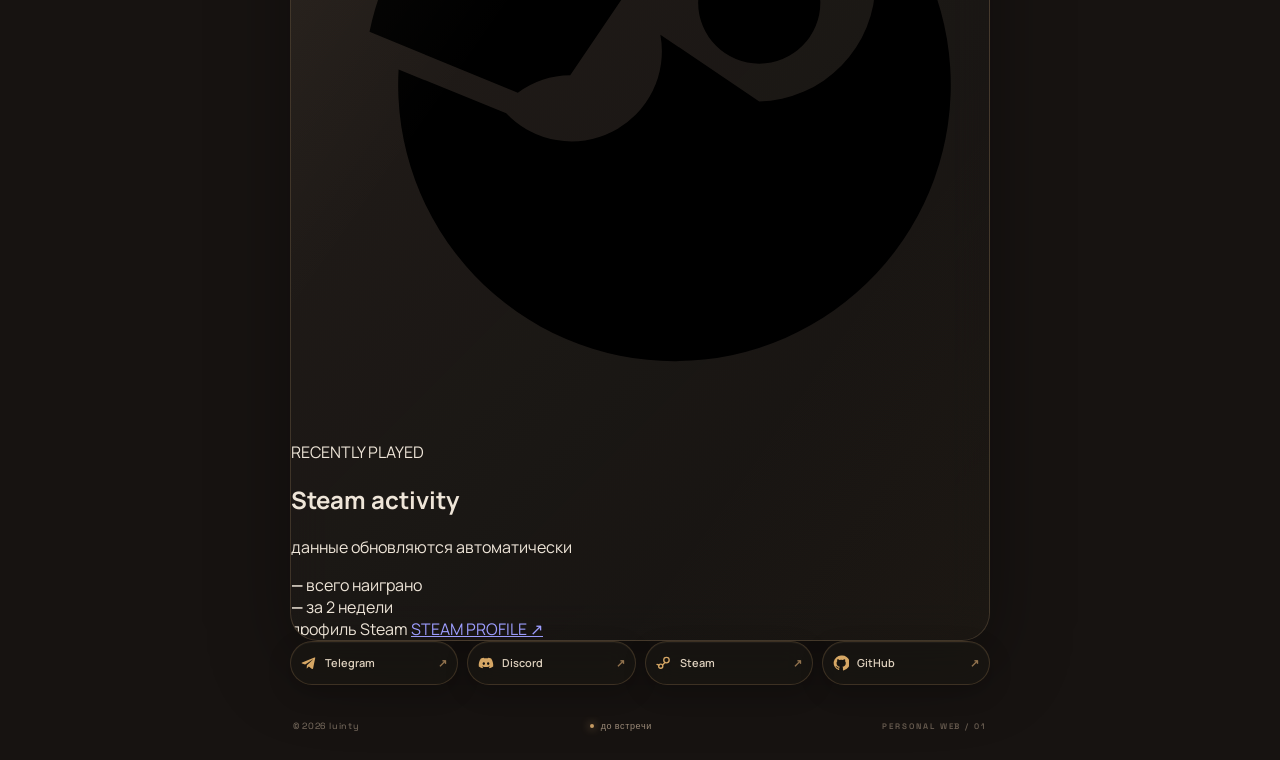
==== commit 6e6b8387: "Add Play With Me Steam card" ====
--- a/index.html
+++ b/index.html
@@ -9,7 +9,7 @@
   <link rel="preconnect" href="https://fonts.googleapis.com">
   <link rel="preconnect" href="https://fonts.gstatic.com" crossorigin>
   <link href="https://fonts.googleapis.com/css2?family=Manrope:wght@400;500;600;700;800&family=Space+Grotesk:wght@400;500;600;700&display=swap" rel="stylesheet">
-  <link rel="stylesheet" href="styles.css?v=20261116-fix3">
+  <link rel="stylesheet" href="styles.css?v=20261117-steam1">
 </head>
 <body>
   <div class="site-tools" aria-label="Site controls">
@@ -73,7 +73,7 @@
         <p>Интересуюсь разработкой компьютерных игр, Linux и информационной безопасностью.</p>
         <p>Сейчас я разрабатываю проект <strong>escontroller</strong>, который должен помочь инди-разработчикам быстрее создавать игры.</p>
         <p>Посмотреть этот проект можно на моём GitHub, он есть ниже.</p>
-        <p class="about-muted">Always learning. Always building.</p>
+        <p class="about-muted">:)</p>
       </div>
       <div class="about-footer">
         <span id="exploring-label">сейчас изучаю</span>
@@ -116,6 +116,40 @@
       <p class="contributions-footnote" id="contributions-footnote">Активность публичного профиля GitHub. Обновляется автоматически.</p>
     </section>
 
+    <section class="steam-card glass-card reveal" id="steam-card" aria-label="Steam activity">
+      <div class="steam-topline">
+        <span class="section-kicker" id="steam-heading">03 / PLAY WITH ME</span>
+        <span class="steam-status" id="steam-status" data-state="loading"><i></i><span>загрузка Steam</span></span>
+      </div>
+      <div class="steam-content">
+        <div class="steam-art-wrap">
+          <div class="steam-art-placeholder" id="steam-art-placeholder" aria-hidden="true">
+            <svg viewBox="0 0 24 24"><path d="M12 2.5a9.5 9.5 0 0 0-9.3 7.6l5.1 2.1a3.1 3.1 0 0 1 1.8-.6l2.3-3.4a4.1 4.1 0 1 1 4.2 4.3l-3.4-2.3a3.1 3.1 0 0 1-5.3 2.7l-3.7-1.5A9.5 9.5 0 1 0 12 2.5Zm4.1 8.7a2.1 2.1 0 1 0-2.1-2.1 2.1 2.1 0 0 0 2.1 2.1ZM9.6 16.1a1.5 1.5 0 1 0-1.5 1.5 1.5 1.5 0 0 0 1.5-1.5Z"/></svg>
+          </div>
+          <img class="steam-game-image" id="steam-game-image" alt="" loading="lazy" hidden>
+        </div>
+        <div class="steam-info">
+          <span class="steam-caption" id="steam-caption">RECENTLY PLAYED</span>
+          <h2 class="steam-game-name" id="steam-game-name">Steam activity</h2>
+          <p class="steam-last-played" id="steam-last-played">данные обновляются автоматически</p>
+          <div class="steam-stats">
+            <div class="steam-stat">
+              <strong id="steam-total-hours">—</strong>
+              <span id="steam-total-label">всего наиграно</span>
+            </div>
+            <div class="steam-stat">
+              <strong id="steam-two-weeks">—</strong>
+              <span id="steam-two-weeks-label">за 2 недели</span>
+            </div>
+          </div>
+        </div>
+      </div>
+      <div class="steam-footer">
+        <span id="steam-updated">профиль Steam</span>
+        <a href="https://steamcommunity.com/id/llampillamp" target="_blank" rel="noopener noreferrer" id="steam-profile-link">STEAM PROFILE <span aria-hidden="true">↗</span></a>
+      </div>
+    </section>
+
     <nav class="social-links reveal" aria-label="Мои ссылки">
       <a class="social-pill" href="https://t.me/luinty" target="_blank" rel="noopener noreferrer">
         <span class="social-icon telegram" aria-hidden="true"><svg viewBox="0 0 24 24"><path d="M21.4 4.2 18.2 20c-.2 1.1-.8 1.4-1.7.9l-4.7-3.5-2.3 2.2c-.3.3-.5.5-1 .5l.4-4.8 8.8-8c.4-.4-.1-.6-.6-.2L6.2 14.1l-4.6-1.4c-1-.3-1-1 .2-1.5L20 3.9c.9-.3 1.7.2 1.4.3Z"/></svg></span><span>Telegram</span><span class="pill-arrow">↗</span>
@@ -133,11 +167,11 @@
 
     <footer class="page-footer reveal">
       <span>© <span id="year"></span> luinty</span>
-      <span class="footer-center"><i></i> <span id="footer-tagline">сделано из любопытства</span></span>
+      <span class="footer-center"><i></i> <span id="footer-tagline">Goodbay!</span></span>
       <span class="footer-version">PERSONAL WEB / 01</span>
     </footer>
   </main>
 
-  <script src="script.js?v=20261116-views-fix1" defer></script>
+  <script src="script.js?v=20261117-steam1" defer></script>
 </body>
 </html>
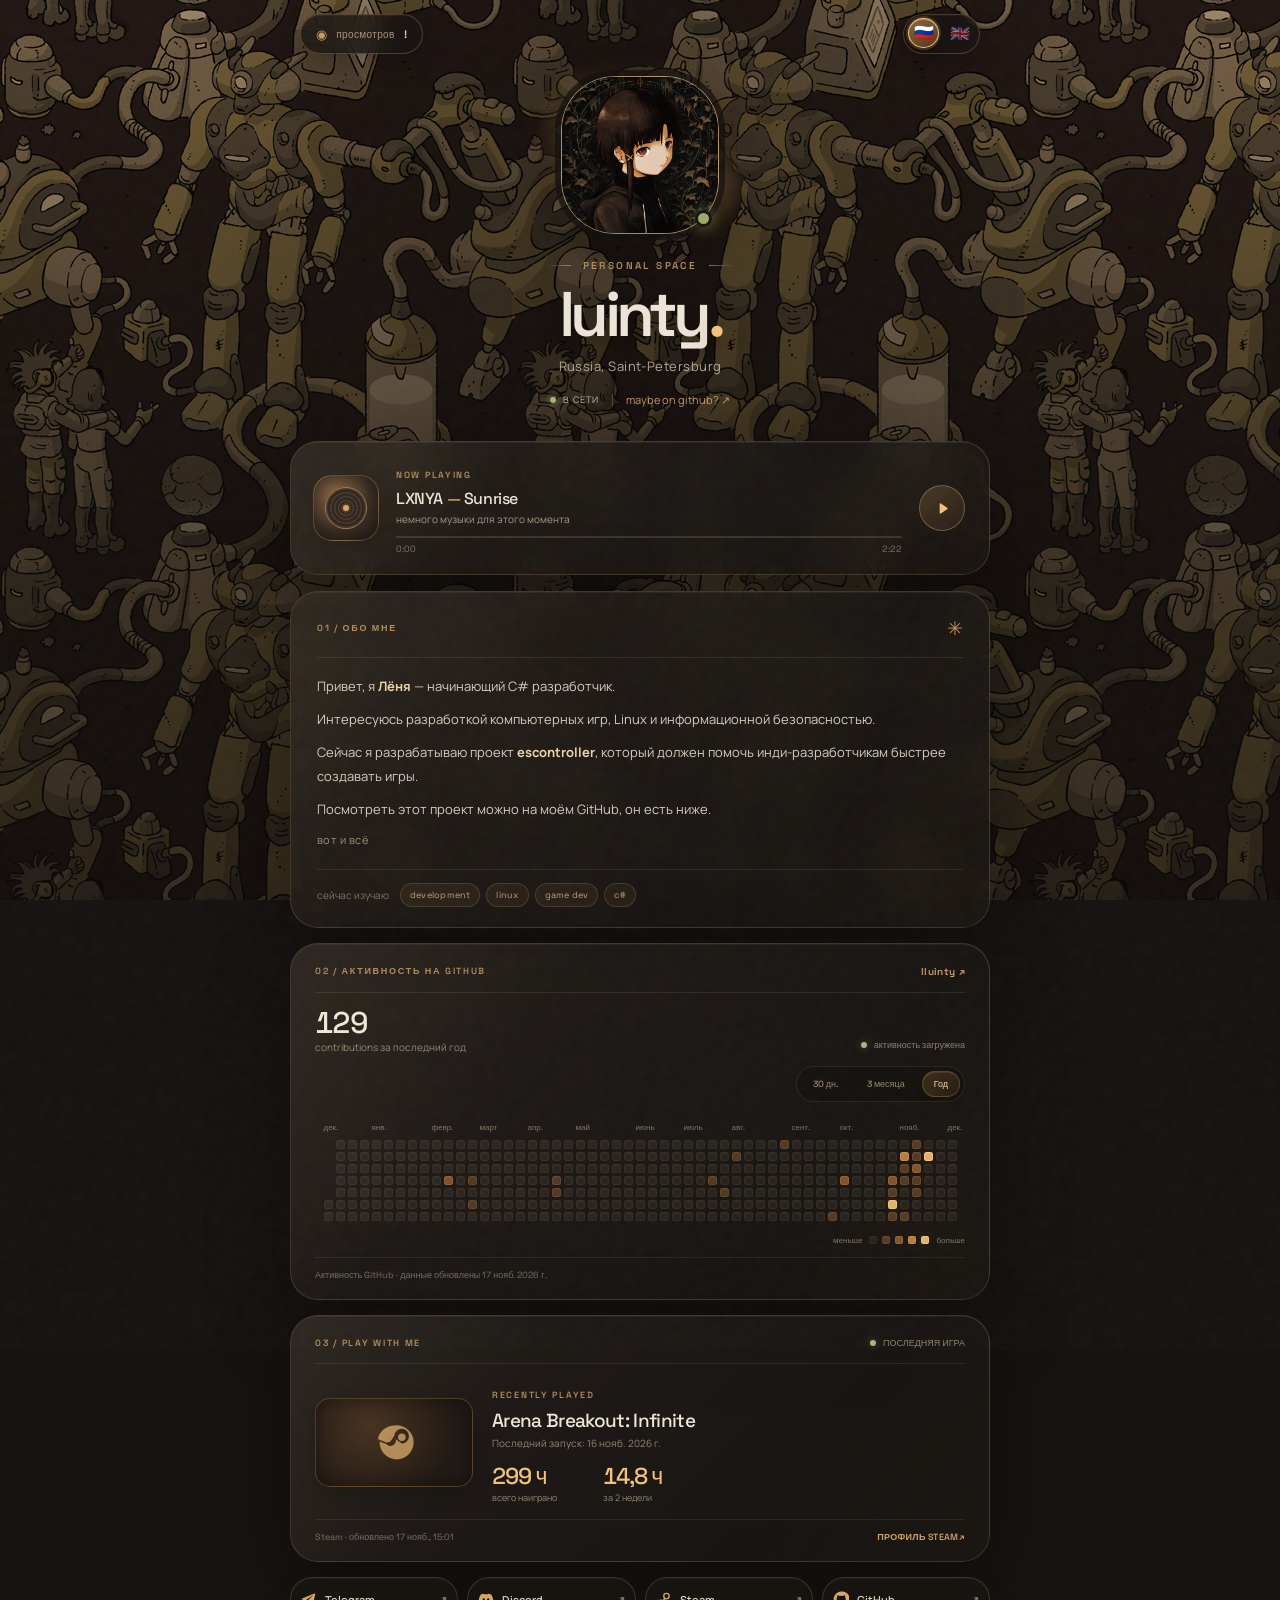
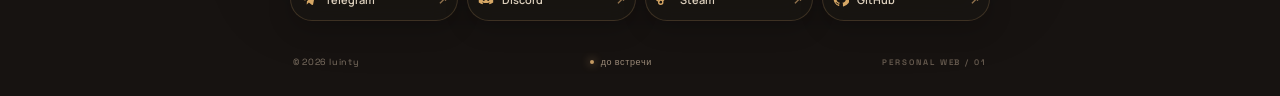
==== commit de837911: "Fix Steam profile link" ====
--- a/index.html
+++ b/index.html
@@ -146,7 +146,7 @@
       </div>
       <div class="steam-footer">
         <span id="steam-updated">профиль Steam</span>
-        <a href="https://steamcommunity.com/id/llampillamp" target="_blank" rel="noopener noreferrer" id="steam-profile-link">STEAM PROFILE <span aria-hidden="true">↗</span></a>
+        <a href="https://steamcommunity.com/id/lluinty" target="_blank" rel="noopener noreferrer" id="steam-profile-link">STEAM PROFILE <span aria-hidden="true">↗</span></a>
       </div>
     </section>
 
@@ -157,7 +157,7 @@
       <a class="social-pill" href="https://discord.com/users/1482282821266575400" target="_blank" rel="noopener noreferrer">
         <span class="social-icon discord" aria-hidden="true"><svg viewBox="0 0 24 24"><path d="M19.7 5.2A18 18 0 0 0 15.3 4l-.5 1a16 16 0 0 0-5.6 0l-.5-1a18 18 0 0 0-4.4 1.2C1.5 9.3.8 13.3 1.2 17.2a18 18 0 0 0 5.4 2.7l1.2-1.9-1.9-.9.5-.4a12.8 12.8 0 0 0 11.2 0l.5.4-1.9.9 1.2 1.9a18 18 0 0 0 5.4-2.7c.5-4.6-.8-8.6-3.1-12Zm-11 9.7c-1 0-1.8-.9-1.8-2s.8-2 1.8-2 1.8.9 1.8 2-.8 2-1.8 2Zm6.6 0c-1 0-1.8-.9-1.8-2s.8-2 1.8-2 1.8.9 1.8 2-.8 2-1.8 2Z"/></svg></span><span>Discord</span><span class="pill-arrow">↗</span>
       </a>
-      <a class="social-pill" href="https://steamcommunity.com/id/llampillamp" target="_blank" rel="noopener noreferrer">
+      <a class="social-pill" href="https://steamcommunity.com/id/lluinty" target="_blank" rel="noopener noreferrer">
         <span class="social-icon steam" aria-hidden="true"><svg viewBox="0 0 24 24"><circle cx="15.7" cy="7.6" r="4.1" fill="none" stroke="currentColor" stroke-width="2"/><circle cx="7.1" cy="16.8" r="3.1" fill="none" stroke="currentColor" stroke-width="2"/><path d="m9.8 15 3.3-3.3M4.5 15.3l-3-1.2" fill="none" stroke="currentColor" stroke-width="2" stroke-linecap="round"/></svg></span><span>Steam</span><span class="pill-arrow">↗</span>
       </a>
       <a class="social-pill" href="https://github.com/lluinty" target="_blank" rel="noopener noreferrer">
--- a/styles.css
+++ b/styles.css
@@ -616,3 +616,153 @@
   background: transparent;
   box-shadow: none;
 }
+
+
+/* Steam activity — the same warm glass surface and amber details as the GitHub card. */
+.steam-card {
+  padding: 21px 24px 17px;
+  margin-bottom: 15px;
+  transition: border-color .35s, box-shadow .35s, transform .35s;
+}
+.steam-card:hover {
+  border-color: rgba(231, 183, 116, .34);
+  box-shadow: 0 28px 90px rgba(0, 0, 0, .4), 0 0 35px rgba(176, 123, 61, .07), inset 0 1px 0 rgba(255, 238, 209, .06);
+}
+.steam-topline, .steam-footer {
+  display: flex;
+  align-items: center;
+  justify-content: space-between;
+  gap: 12px;
+}
+.steam-topline {
+  padding-bottom: 14px;
+  border-bottom: 1px solid rgba(222, 184, 130, .12);
+}
+.steam-status {
+  display: inline-flex;
+  align-items: center;
+  gap: 7px;
+  color: #8e806f;
+  font: 9px 'Space Grotesk', sans-serif;
+  white-space: nowrap;
+}
+.steam-status i {
+  width: 6px;
+  height: 6px;
+  flex: 0 0 6px;
+  border-radius: 50%;
+  background: #a9b77c;
+  box-shadow: 0 0 9px rgba(169, 183, 124, .45);
+}
+.steam-status[data-state="loading"] i { background: #c49a67; box-shadow: 0 0 9px rgba(196, 154, 103, .4); }
+.steam-status[data-state="error"] i { background: #bd7959; box-shadow: 0 0 9px rgba(189, 121, 89, .4); }
+.steam-content {
+  display: grid;
+  grid-template-columns: 158px minmax(0, 1fr);
+  gap: 19px;
+  align-items: center;
+  padding: 17px 0 15px;
+}
+.steam-art-wrap {
+  position: relative;
+  display: grid;
+  place-items: center;
+  width: 100%;
+  aspect-ratio: 16 / 9;
+  overflow: hidden;
+  border: 1px solid rgba(222, 174, 107, .24);
+  border-radius: 15px;
+  background: radial-gradient(circle at 35% 30%, #493321, #211a15 72%);
+  box-shadow: inset 0 0 18px rgba(0, 0, 0, .38), 0 7px 18px rgba(0, 0, 0, .18);
+}
+.steam-game-image {
+  display: block;
+  width: 100%;
+  height: 100%;
+  object-fit: cover;
+}
+.steam-game-image[hidden], .steam-art-placeholder[hidden] { display: none; }
+.steam-art-placeholder {
+  display: grid;
+  place-items: center;
+  width: 100%;
+  height: 100%;
+  color: rgba(225, 179, 112, .72);
+}
+.steam-art-placeholder svg { width: 43px; height: 43px; fill: currentColor; }
+.steam-info { min-width: 0; }
+.steam-caption {
+  color: #b18a5a;
+  font: 600 9px 'Space Grotesk', sans-serif;
+  letter-spacing: .19em;
+}
+.steam-game-name {
+  overflow-wrap: anywhere;
+  margin: 6px 0 3px;
+  color: #f0e6d9;
+  font: 500 19px/1.25 'Space Grotesk', sans-serif;
+  letter-spacing: -.035em;
+}
+.steam-last-played {
+  margin: 0;
+  color: #948675;
+  font-size: 10px;
+  line-height: 1.5;
+}
+.steam-stats {
+  display: flex;
+  flex-wrap: wrap;
+  gap: 26px;
+  margin-top: 14px;
+}
+.steam-stat {
+  display: flex;
+  flex-direction: column;
+  gap: 3px;
+  min-width: 85px;
+}
+.steam-stat strong {
+  color: #f0c27e;
+  font: 500 23px/1 'Space Grotesk', sans-serif;
+  letter-spacing: -.05em;
+  font-variant-numeric: tabular-nums;
+}
+.steam-stat span {
+  color: #948675;
+  font-size: 9px;
+}
+.steam-footer {
+  padding-top: 11px;
+  border-top: 1px solid rgba(222, 184, 130, .1);
+  color: #796d60;
+  font: 9px/1.5 'Space Grotesk', sans-serif;
+}
+.steam-footer a {
+  color: #d0a16a;
+  font-weight: 600;
+  letter-spacing: .035em;
+  text-decoration: none;
+  transition: color .25s;
+}
+.steam-footer a:hover { color: #ffe0b2; }
+.steam-footer a span { display: inline-block; transition: transform .25s; }
+.steam-footer a:hover span { transform: translate(2px, -2px); }
+.steam-card.reveal { transition-delay: .32s; }
+.social-links.reveal { transition-delay: .38s; }
+.page-footer.reveal { transition-delay: .44s; }
+
+@media (max-width: 560px) {
+  .steam-card { padding: 19px 17px 15px; border-radius: 23px; }
+  .steam-content { grid-template-columns: 112px minmax(0, 1fr); gap: 13px; padding: 15px 0 13px; }
+  .steam-game-name { font-size: 16px; }
+  .steam-stats { gap: 15px; margin-top: 11px; }
+  .steam-stat { min-width: 70px; }
+  .steam-stat strong { font-size: 20px; }
+  .steam-status { font-size: 8px; }
+}
+@media (max-width: 390px) {
+  .steam-content { grid-template-columns: 1fr; }
+  .steam-art-wrap { max-height: 170px; }
+  .steam-game-image { object-position: center 35%; }
+  .steam-stats { gap: 22px; }
+}
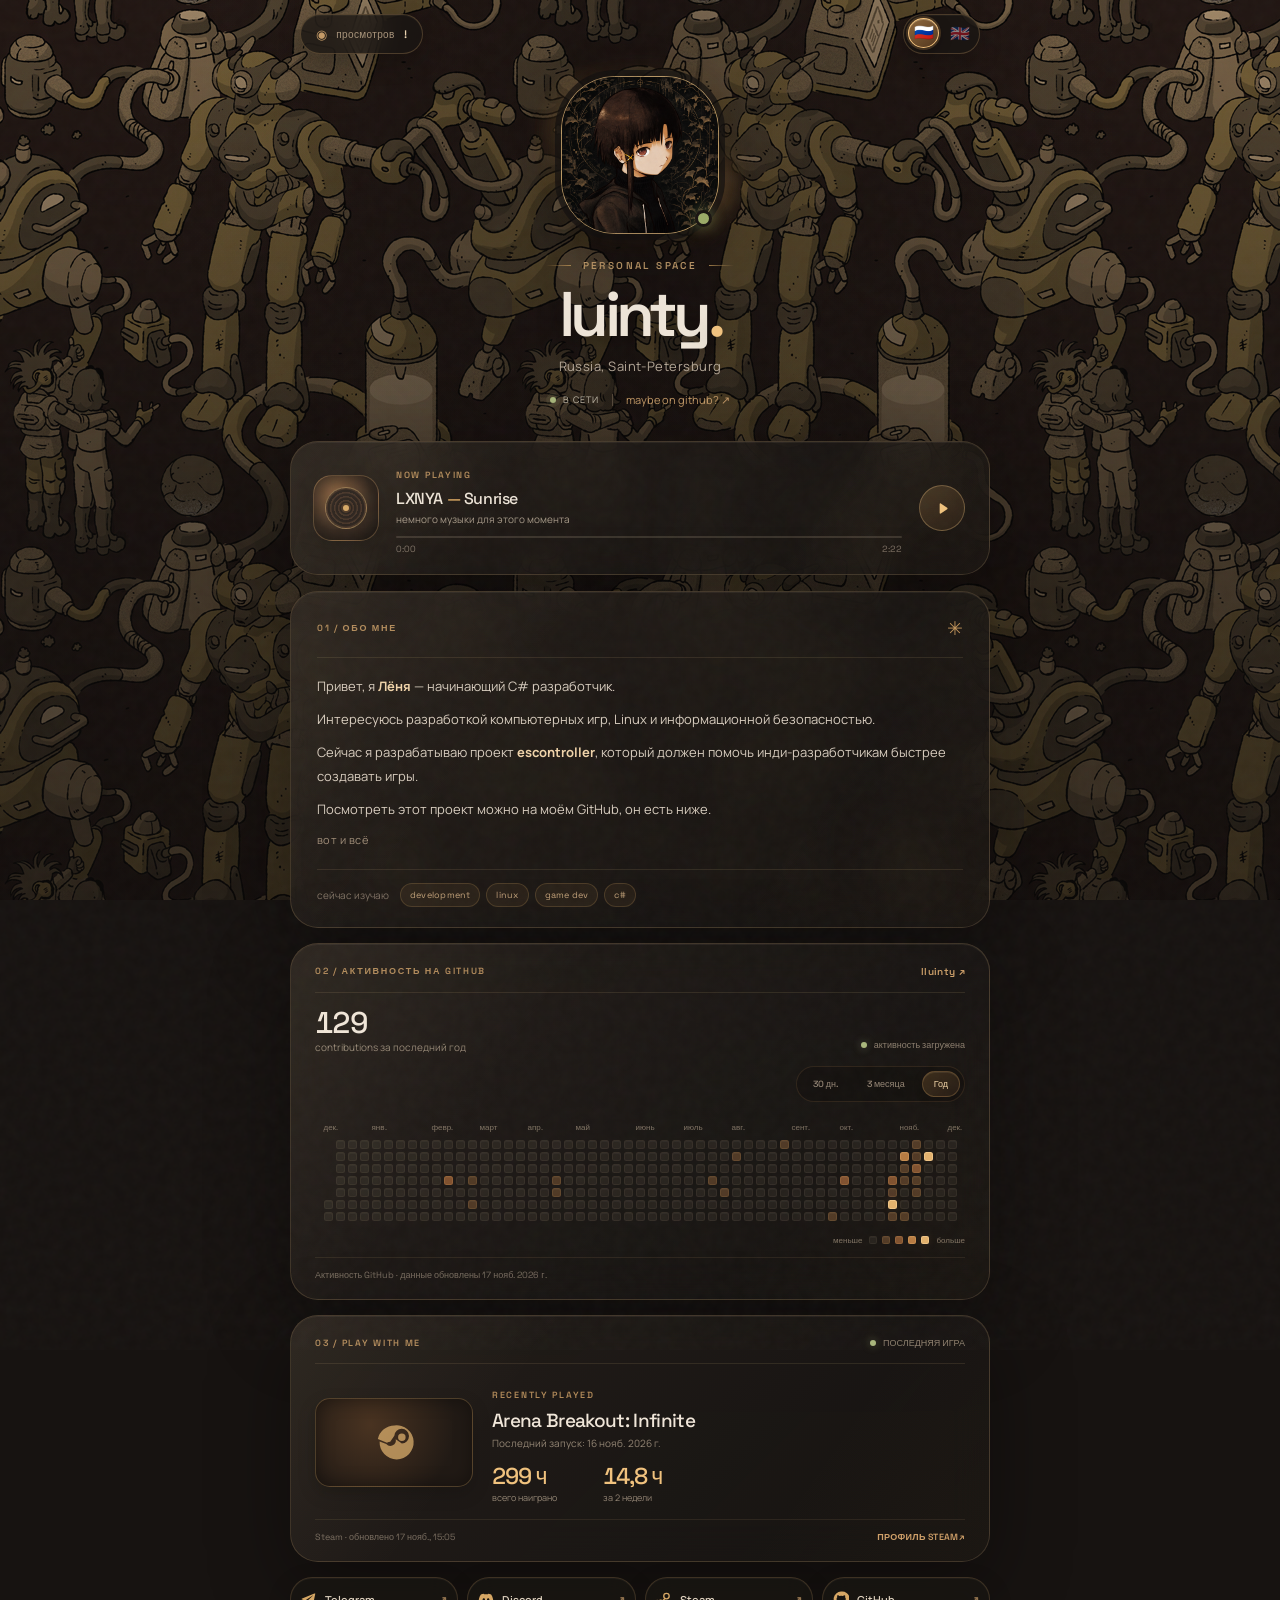
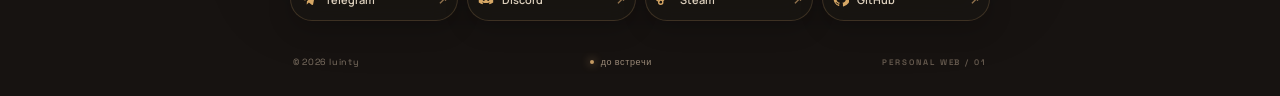
==== commit 00509a46: "Refresh Steam card script cache" ====
--- a/index.html
+++ b/index.html
@@ -172,6 +172,6 @@
     </footer>
   </main>
 
-  <script src="script.js?v=20261117-steam1" defer></script>
+  <script src="script.js?v=20261117-steam2" defer></script>
 </body>
 </html>
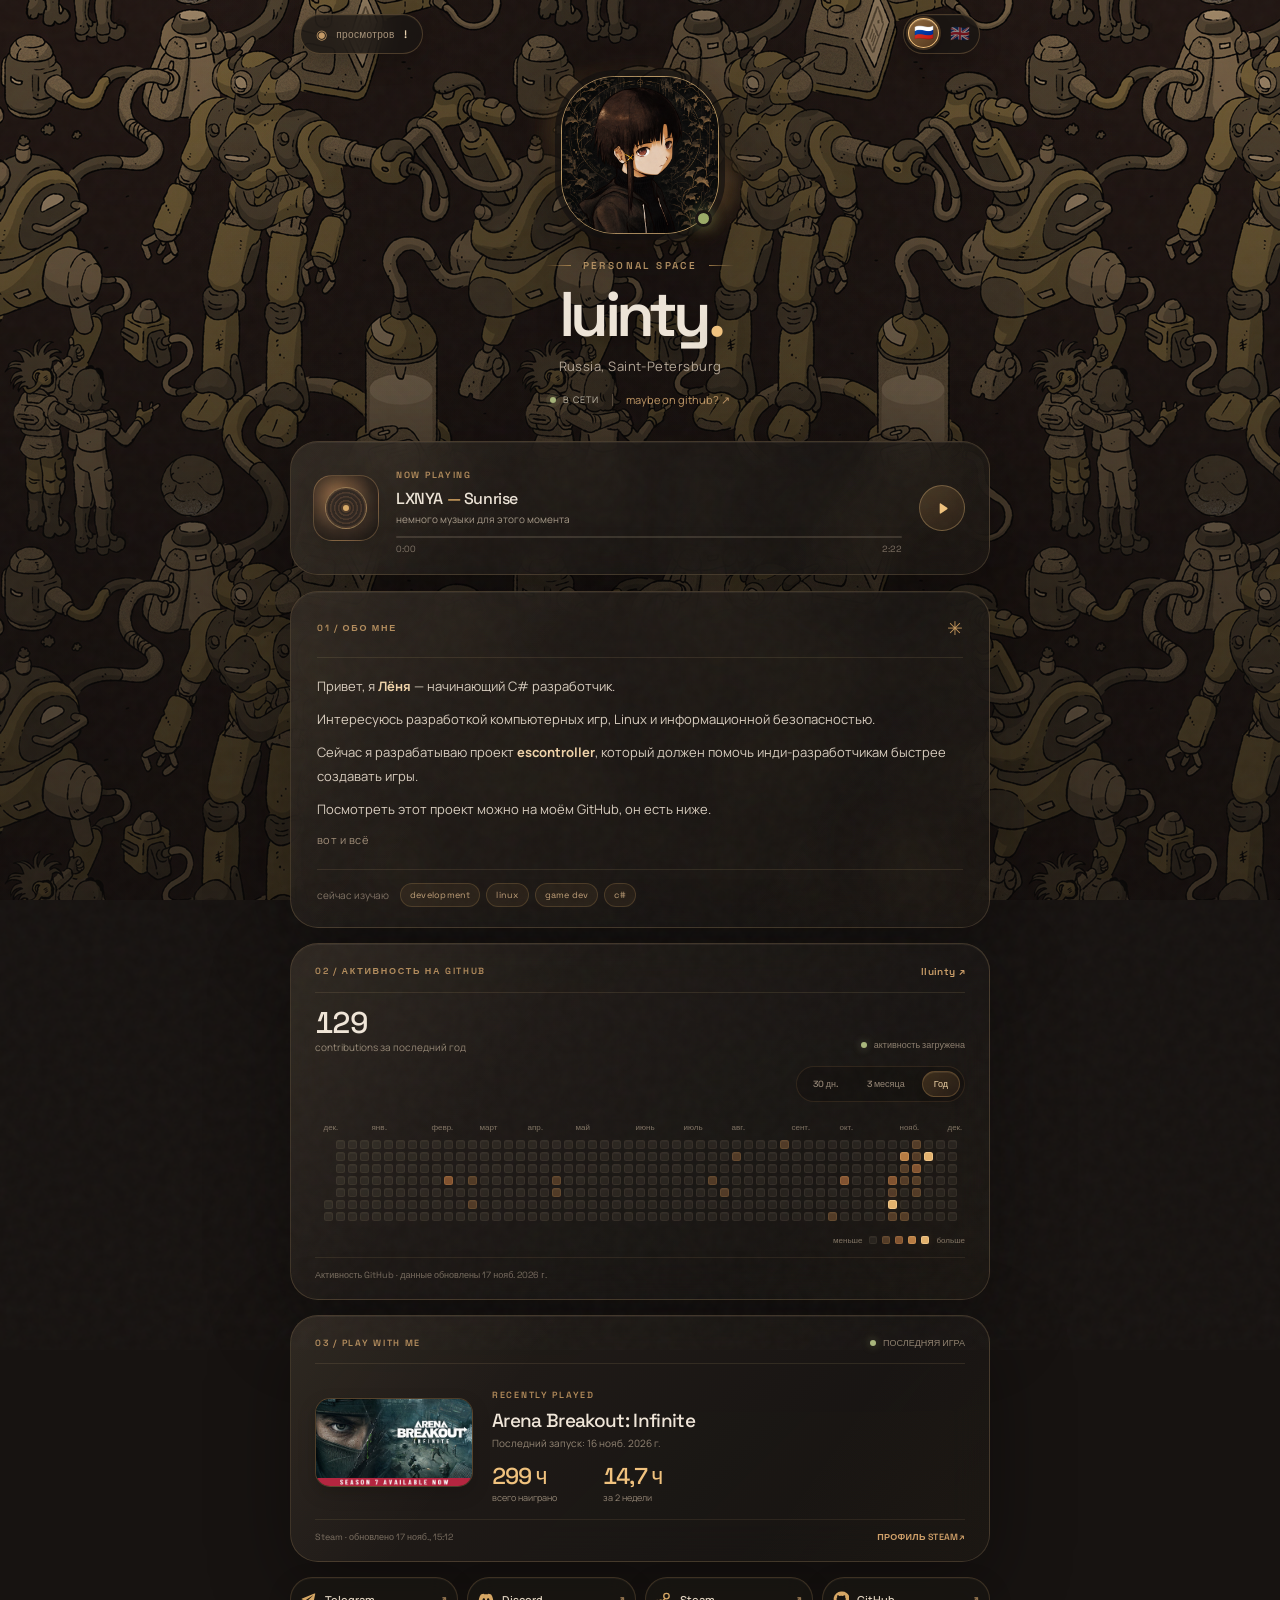
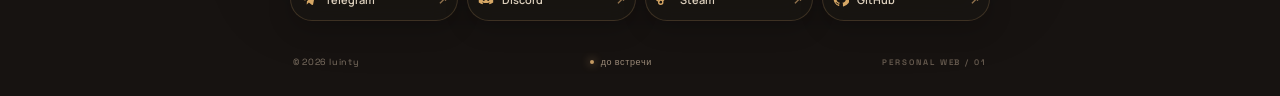
==== commit 0fe36262: "Fix hidden Steam image lazy loading" ====
--- a/index.html
+++ b/index.html
@@ -126,7 +126,7 @@
           <div class="steam-art-placeholder" id="steam-art-placeholder" aria-hidden="true">
             <svg viewBox="0 0 24 24"><path d="M12 2.5a9.5 9.5 0 0 0-9.3 7.6l5.1 2.1a3.1 3.1 0 0 1 1.8-.6l2.3-3.4a4.1 4.1 0 1 1 4.2 4.3l-3.4-2.3a3.1 3.1 0 0 1-5.3 2.7l-3.7-1.5A9.5 9.5 0 1 0 12 2.5Zm4.1 8.7a2.1 2.1 0 1 0-2.1-2.1 2.1 2.1 0 0 0 2.1 2.1ZM9.6 16.1a1.5 1.5 0 1 0-1.5 1.5 1.5 1.5 0 0 0 1.5-1.5Z"/></svg>
           </div>
-          <img class="steam-game-image" id="steam-game-image" alt="" loading="lazy" hidden>
+          <img class="steam-game-image" id="steam-game-image" alt="" loading="eager" decoding="async" hidden>
         </div>
         <div class="steam-info">
           <span class="steam-caption" id="steam-caption">RECENTLY PLAYED</span>
@@ -172,6 +172,6 @@
     </footer>
   </main>
 
-  <script src="script.js?v=20261117-steam2" defer></script>
+  <script src="script.js?v=20261117-steam3" defer></script>
 </body>
 </html>
